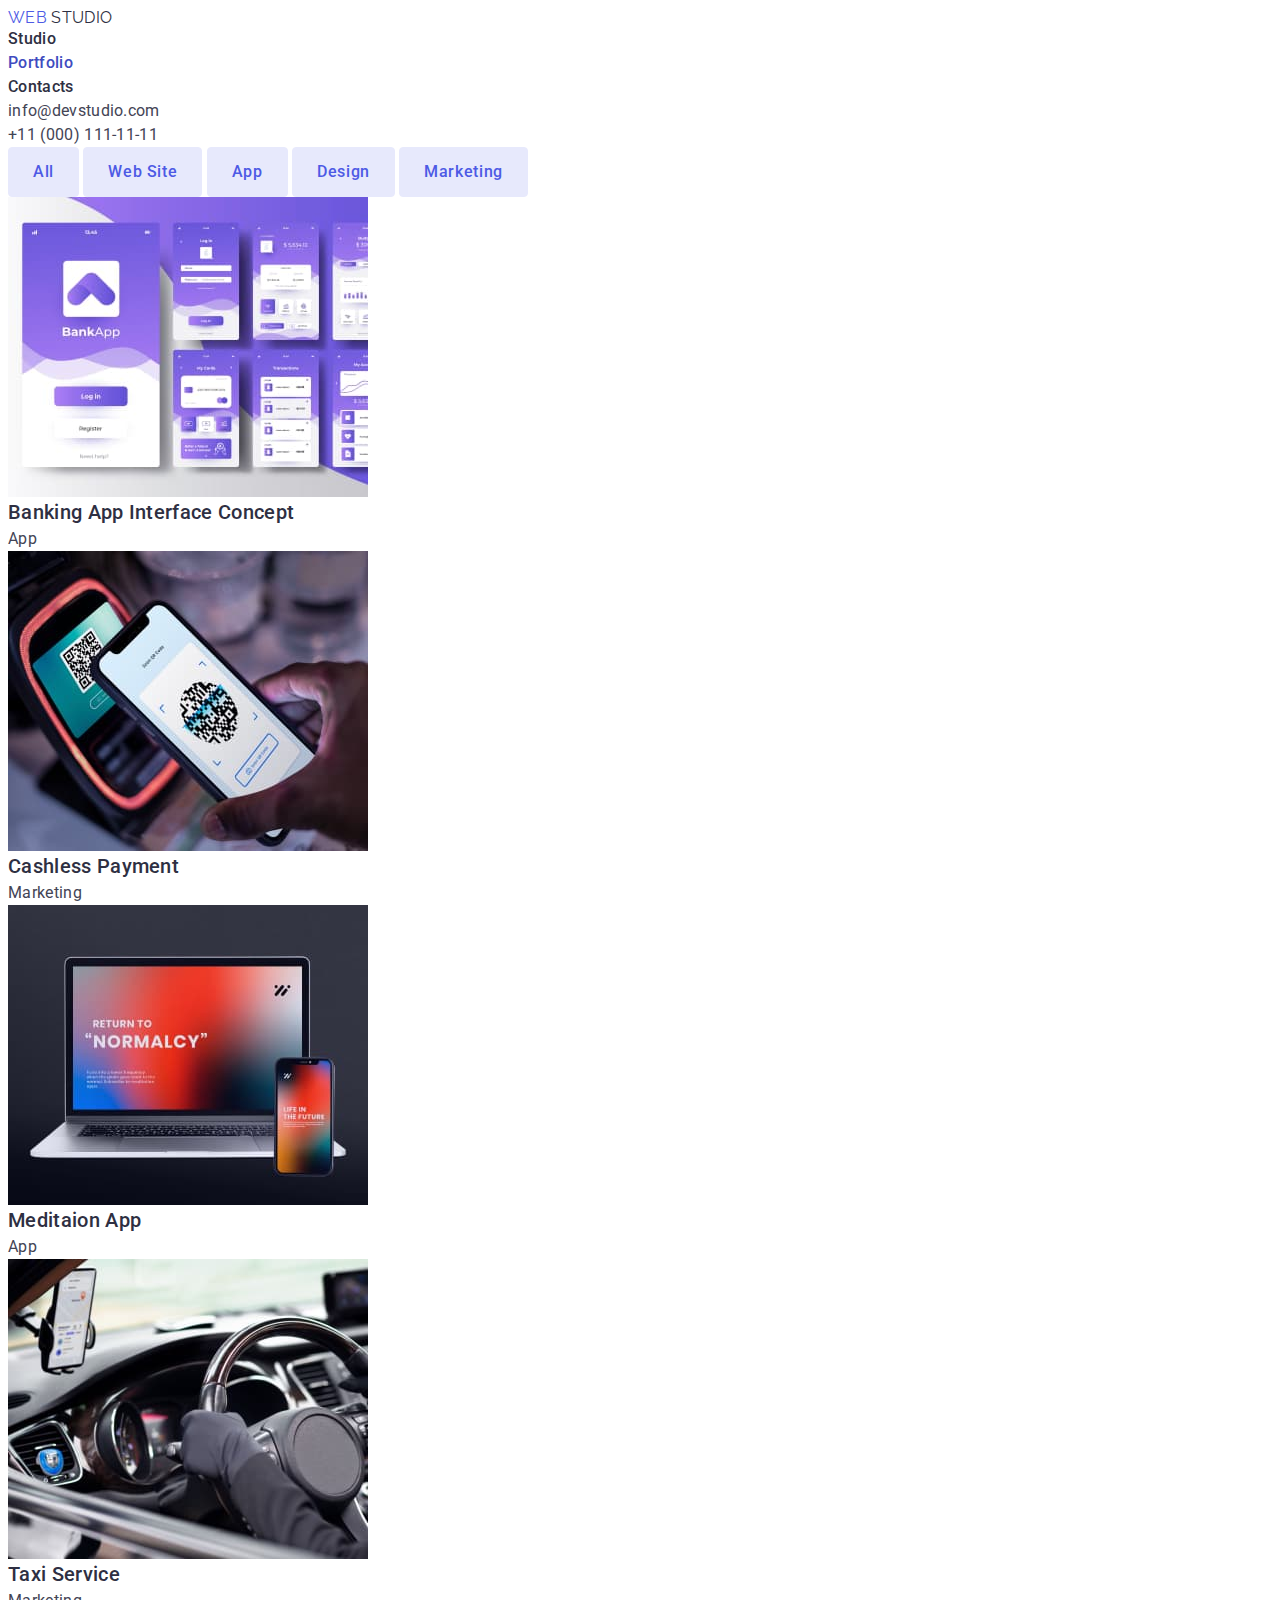
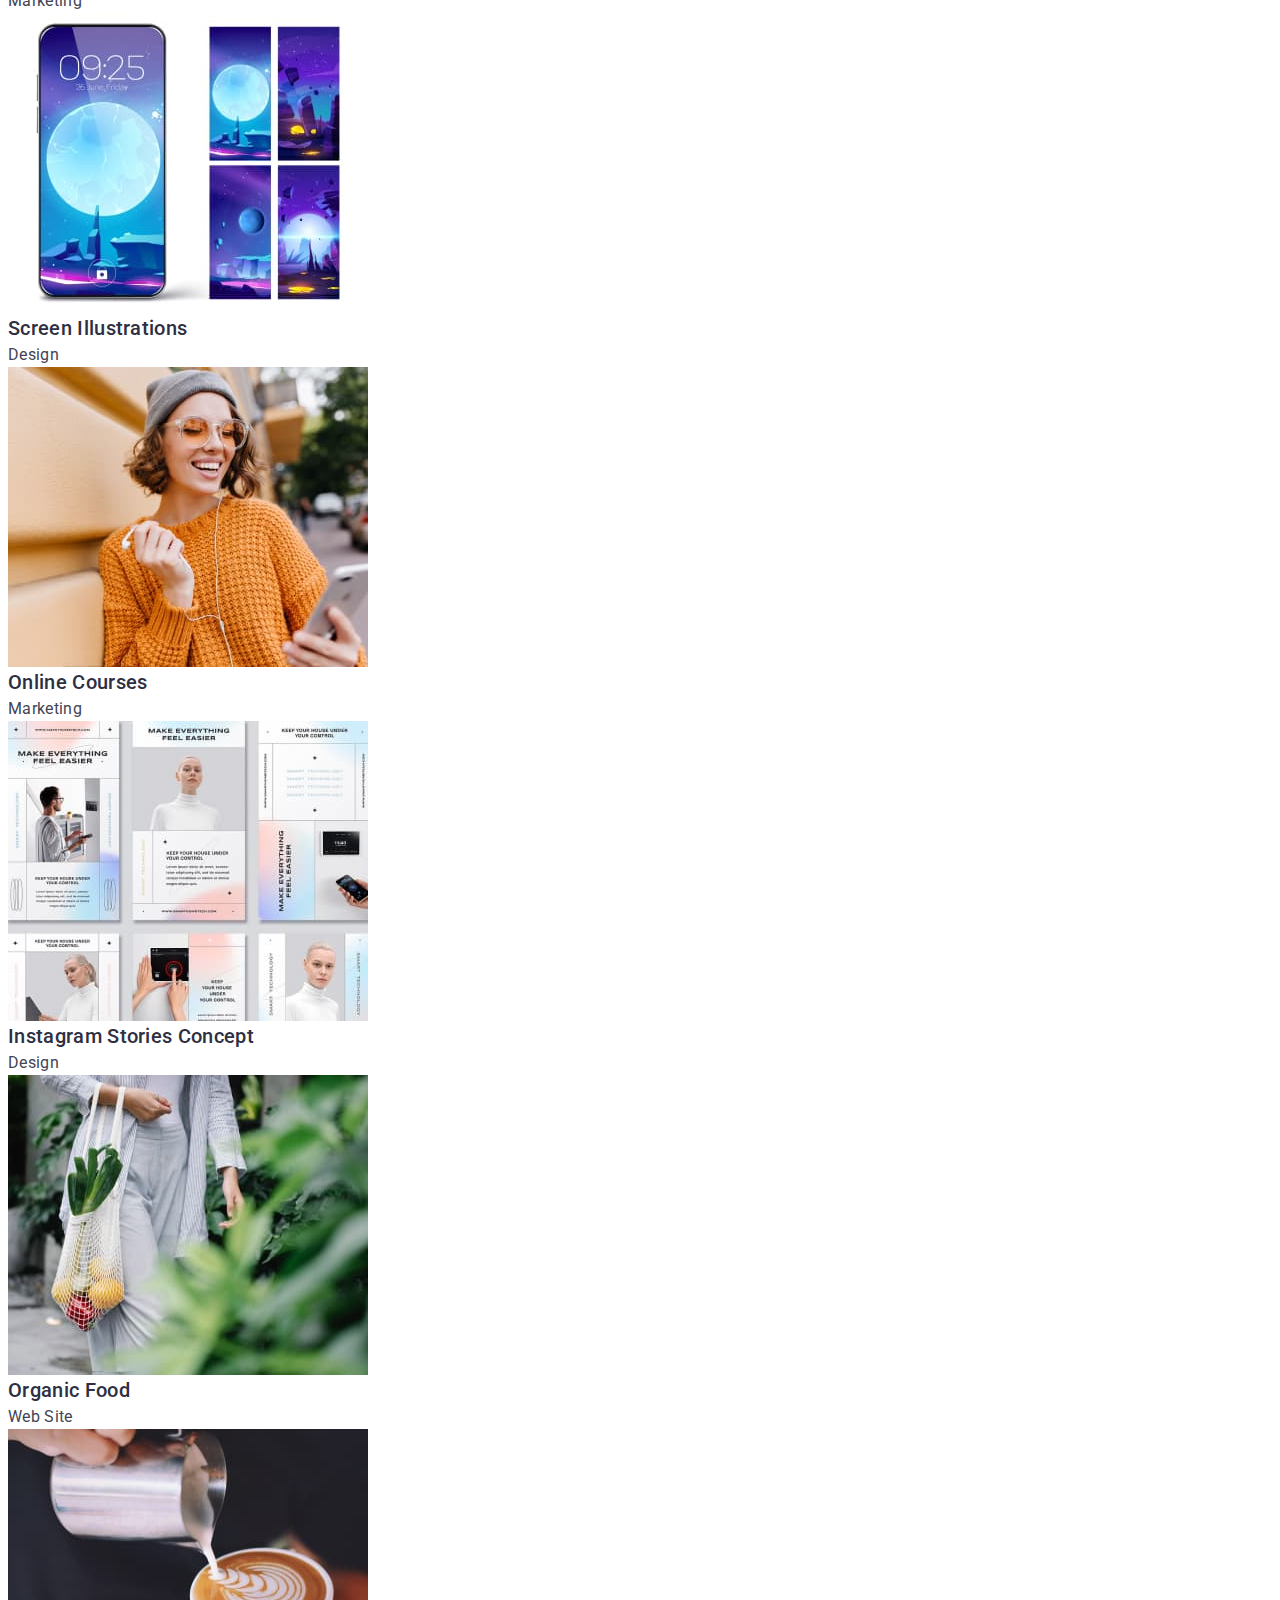
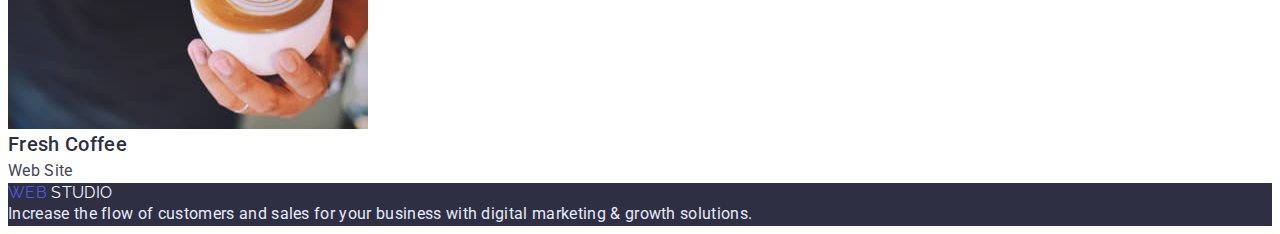
==== portfolio.html @ c7121f98 "Initial commit" ====
<!DOCTYPE html>
<html lang="en">
  <head>
    <meta charset="UTF-8" />
    <meta http-equiv="X-UA-Compatible" content="IE=edge" />
    <meta name="viewport" content="width=device-width, initial-scale=1.0" />
    <title>Portfolio</title>
    <link rel="preconnect" href="https://fonts.googleapis.com" />
    <link rel="preconnect" href="https://fonts.gstatic.com" crossorigin />
    <link
      href="https://fonts.googleapis.com/css2?family=Raleway:wght@800&family=Roboto:wght@400;500;700;900&display=swap"
      rel="stylesheet"
    />
    <link rel="stylesheet" href="./css/style.css" />
  </head>
  <body>
    <!-- header block -->
    <header class="header">
      <a href="./index.html" class="logo link">
        <span class="header-web-logo">WEB</span>
        <span class="header-studio-logo">STUDIO</span>
      </a>
      <nav class="header-nav">
        <ul class="nav-list list">
          <li class="nav-item">
            <a class="nav-link link" href="./index.html">Studio</a>
          </li>
          <li class="nav-item">
            <a class="nav-link current link" href="./portfolio.html"
              >Portfolio</a
            >
          </li>
          <li class="nav-item">
            <a class="nav-link link" href="">Contacts</a>
          </li>
        </ul>
      </nav>
      <address class="header-address">
        <ul class="address-list list">
          <li class="address-item">
            <a href="mailto:info@devstudio.com" class="address-link link"
              >info@devstudio.com</a
            >
          </li>
          <li class="address-item">
            <a href="tel:+11(000)1111111" class="address-link link"
              >+11 (000) 111-11-11</a
            >
          </li>
        </ul>
      </address>
    </header>

    <main>
      <!-- btn filter portfolio block -->
      <section class="filter">
        <h2 class="filter-title visually-hidden">Filter buttons</h2>
        <button type="button" class="filter-btn btn">All</button>
        <button type="button" class="filter-btn btn">Web Site</button>
        <button type="button" class="filter-btn btn">App</button>
        <button type="button" class="filter-btn btn">Design</button>
        <button type="button" class="filter-btn btn">Marketing</button>
      </section>
      <!-- portfolio examples block -->
      <section class="portfolio">
        <h1 class="visually-hidden">Portfolio</h1>
        <ul class="potfolio-list list">
          <li class="portfolio-item">
            <a href="" class="portfolio-link link">
              <img
                src="./images/portfolio/img-1.jpg"
                alt="App Interface Concept"
                width="360"
                height="300"
              />
              <h3 class="portfolio-caption title">
                Banking App Interface Concept
              </h3>
              <p class="portfolio-text text">App</p>
            </a>
          </li>
          <li class="portfolio-item">
            <a href="" class="portfolio-link link">
              <img
                src="./images/portfolio/img-2.jpg"
                alt="Pay by phone"
                width="360"
                height="300"
              />
              <h3 class="portfolio-caption title">Cashless Payment</h3>
              <p class="portfolio-text text">Marketing</p>
            </a>
          </li>
          <li class="portfolio-item">
            <a href="" class="portfolio-link link">
              <img
                src="./images/portfolio/img-3.jpg"
                alt="Laptop with phone"
                width="360"
                height="300"
              />
              <h3 class="portfolio-caption title">Meditaion App</h3>
              <p class="portfolio-text text">App</p>
            </a>
          </li>
          <li class="portfolio-item">
            <a href="" class="portfolio-link link"
              ><img
                src="./images/portfolio/img-4.jpg"
                alt="Car"
                width="360"
                height="300"
              />
              <h3 class="portfolio-caption title">Taxi Service</h3>
              <p class="portfolio-text text">Marketing</p></a
            >
          </li>
          <li class="portfolio-item">
            <a href="" class="portfolio-link link">
              <img
                src="./images/portfolio/img-5.jpg"
                alt="Phone screen"
                width="360"
                height="300"
              />
              <h3 class="portfolio-caption title">Screen Illustrations</h3>
              <p class="portfolio-text text">Design</p>
            </a>
          </li>
          <li class="portfolio-item">
            <a href="" class="portfolio-link link"
              ><img
                src="./images/portfolio/img-6.jpg"
                alt="Smiling girl with phone"
                width="360"
                height="300"
              />
              <h3 class="portfolio-caption title">Online Courses</h3>
              <p class="portfolio-text text">Marketing</p></a
            >
          </li>
          <li class="portfolio-item">
            <a href="" class="portfolio-link link"
              ><img
                src="./images/portfolio/img-7.jpg"
                alt="Examples of instagram stories"
                width="360"
                height="300"
              />
              <h3 class="portfolio-caption title">Instagram Stories Concept</h3>
              <p class="portfolio-text text">Design</p></a
            >
          </li>
          <li class="portfolio-item">
            <a href="" class="portfolio-link link"
              ><img
                src="./images/portfolio/img-8.jpg"
                alt="Girl with organic food in the bag"
                width="360"
                height="300"
              />
              <h3 class="portfolio-caption title">Organic Food</h3>
              <p class="portfolio-text text">Web Site</p></a
            >
          </li>
          <li class="portfolio-item">
            <a href="" class="portfolio-link link"
              ><img
                src="./images/portfolio/img-9.jpg"
                alt="A cup of coffee"
                width="360"
                height="300"
              />
              <h3 class="portfolio-caption title">Fresh Coffee</h3>
              <p class="portfolio-text text">Web Site</p></a
            >
          </li>
        </ul>
      </section>
    </main>

    <!-- footer block -->
    <footer class="footer">
      <a href="./index.html" class="logo link"
        ><span class="footer-web-logo">WEB</span>
        <span class="footer-studio-logo">STUDIO</span></a
      >
      <p class="footer-text text">
        Increase the flow of customers and sales for your business with digital
        marketing & growth solutions.
      </p>
    </footer>
  </body>
</html>
---- css/style.css ----
:root {
  --iris: #4d5ae5;
  --ocean: #404bbf;
  --navy-blue: #2e2f42;
  --green: #31d0aa;
  --cornflower: #e7e9fc;
  --navy-blue-modal: #f4f4fd;
  --grey: #2e2f42;
  --white: #ffffff;
  --slate: #434455;
  --light-slate: #8e8f99;
  --cloud: #f4f4fd;
}

body {
  background-color: var(--white);
  color: var(--slate);
  font-family: Roboto, sans-serif;
  letter-spacing: 0.02em;
}
/* reset */
h1,
h2,
h3,
h4,
h5,
h6,
p {
  margin: 0;
}

.list {
  list-style: none;
  padding-left: 0;
  margin: 0;
}

.link {
  text-decoration: none;
  color: inherit;
}

img {
  display: block;
  max-width: 100%;
  height: auto;
}
/* common block */
.visually-hidden {
  position: absolute;
  width: 1px;
  height: 1px;
  margin: -1px;
  border: 0;
  padding: 0;

  white-space: nowrap;
  clip-path: inset(100%);
  clip: rect(0 0 0 0);
  overflow: hidden;
}
.title {
  color: var(--navy-blue);
  font-weight: 500;
  font-size: 20px;
  line-height: 1.5;
}
.text {
font-weight: 400;
font-size: 16px;
line-height: 1.5;
}
/* logo block (for all pages) */
.logo {
  font-family: Raleway, cursive;
}
/* btn (for all pages) */
.btn {
  font-family: inherit;
  font-weight: 500;
  font-size: 16px;
  line-height: 1.5;
  align-items: center;
  letter-spacing: 0.04em;
}

/* HEADER BLOCK (for all pages)*/
.header-web-logo {
  color: var(--iris);
}
.header-studio-logo {
  color: var(--navy-blue);
}
/* studio-portfolio-contacts */
.nav-link {
  color: var(--navy-blue);
  font-weight: 500;
  font-size: 16px;
  line-height: 1.5;
}
.current {
  color: var(--ocean);
}
/* mail-tel */
.address-link {
  font-weight: 400;
  font-style: normal;
  font-size: 16px;
  line-height: 1.5;
}
.address-link:hover,
.address-link:focus {
  color: var(--ocean);
}

/* footer block (for all pages)*/
.footer {
  color: var(--cornflower);
  background-color: var(--navy-blue);
}
.footer-web-logo {
  color: var(--iris);
}
.footer-studio-logo {
  color: var(--cloud);
}


/* index.html/hero section */
.hero {
  background-color: var(--navy-blue);
}
.hero-title {
  color: var(--white);
  font-weight: 700;
  font-size: 56px;
  line-height: 1;
  text-align: center;
}
.hero-btn {
  cursor: pointer;
  color: var(--white);
  background-color: var(--iris);
  box-shadow: 0px 4px 4px rgba(0, 0, 0, 0.15);
  border: none;
  border-radius: 4px;
  padding: 16px 32px;
  /* letter-spacing: 0.04em; */
}
.hero-btn:hover,
.hero-btn:focus {
  background-color: var(--ocean);
}
/* index.html/feature section */

/* index.html/examples section */
/* index.html/team section */
.team {
  background-color: var(--cloud);
}

/* porfolio.html/btn-filter portfolio block */
.filter-btn {
  cursor: pointer;
  color: var(--iris);
  background-color: var(--cornflower);
  border: 1px solid #e7e9fc;
  border-radius: 4px;
  padding: 12px 24px;
  /* letter-spacing: 0.04em; */
}
.filter-btn:hover,
.filter-btn:focus {
  color: var(--white);
  background-color: var(--ocean);
}
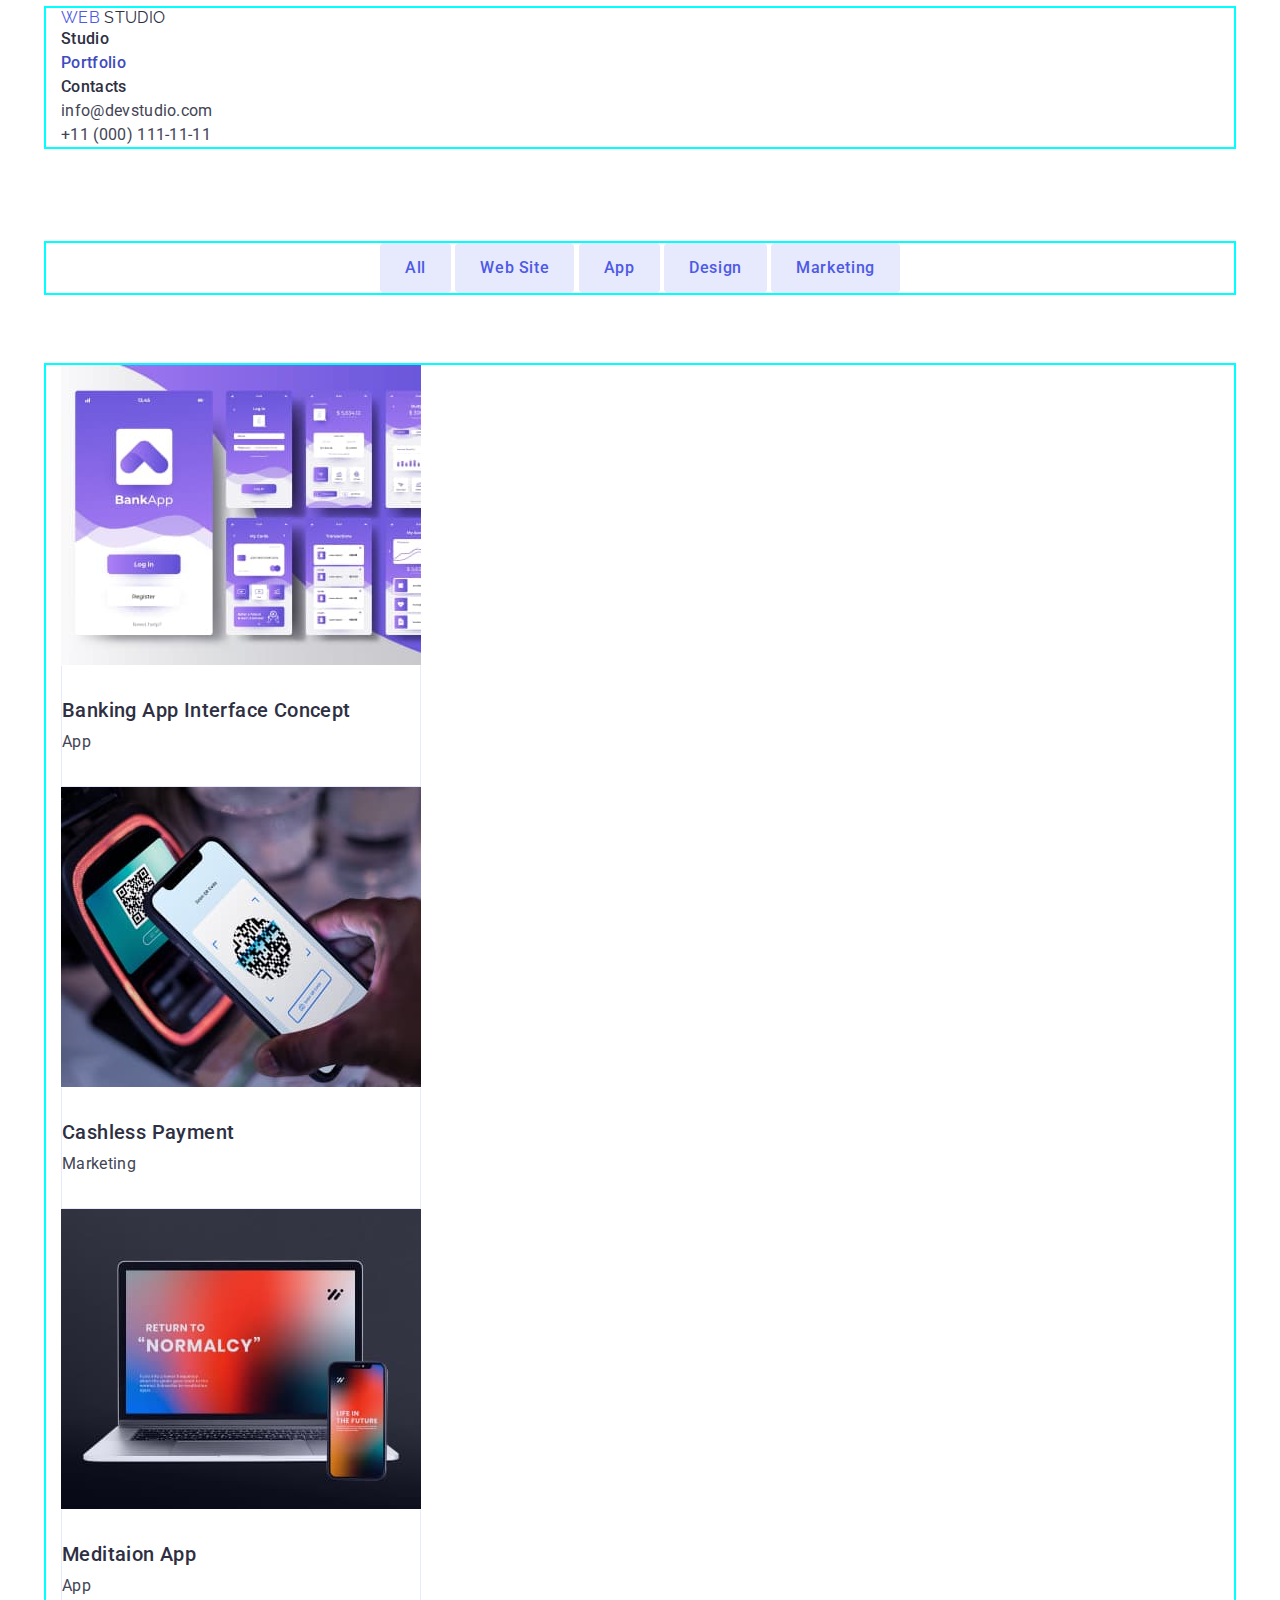
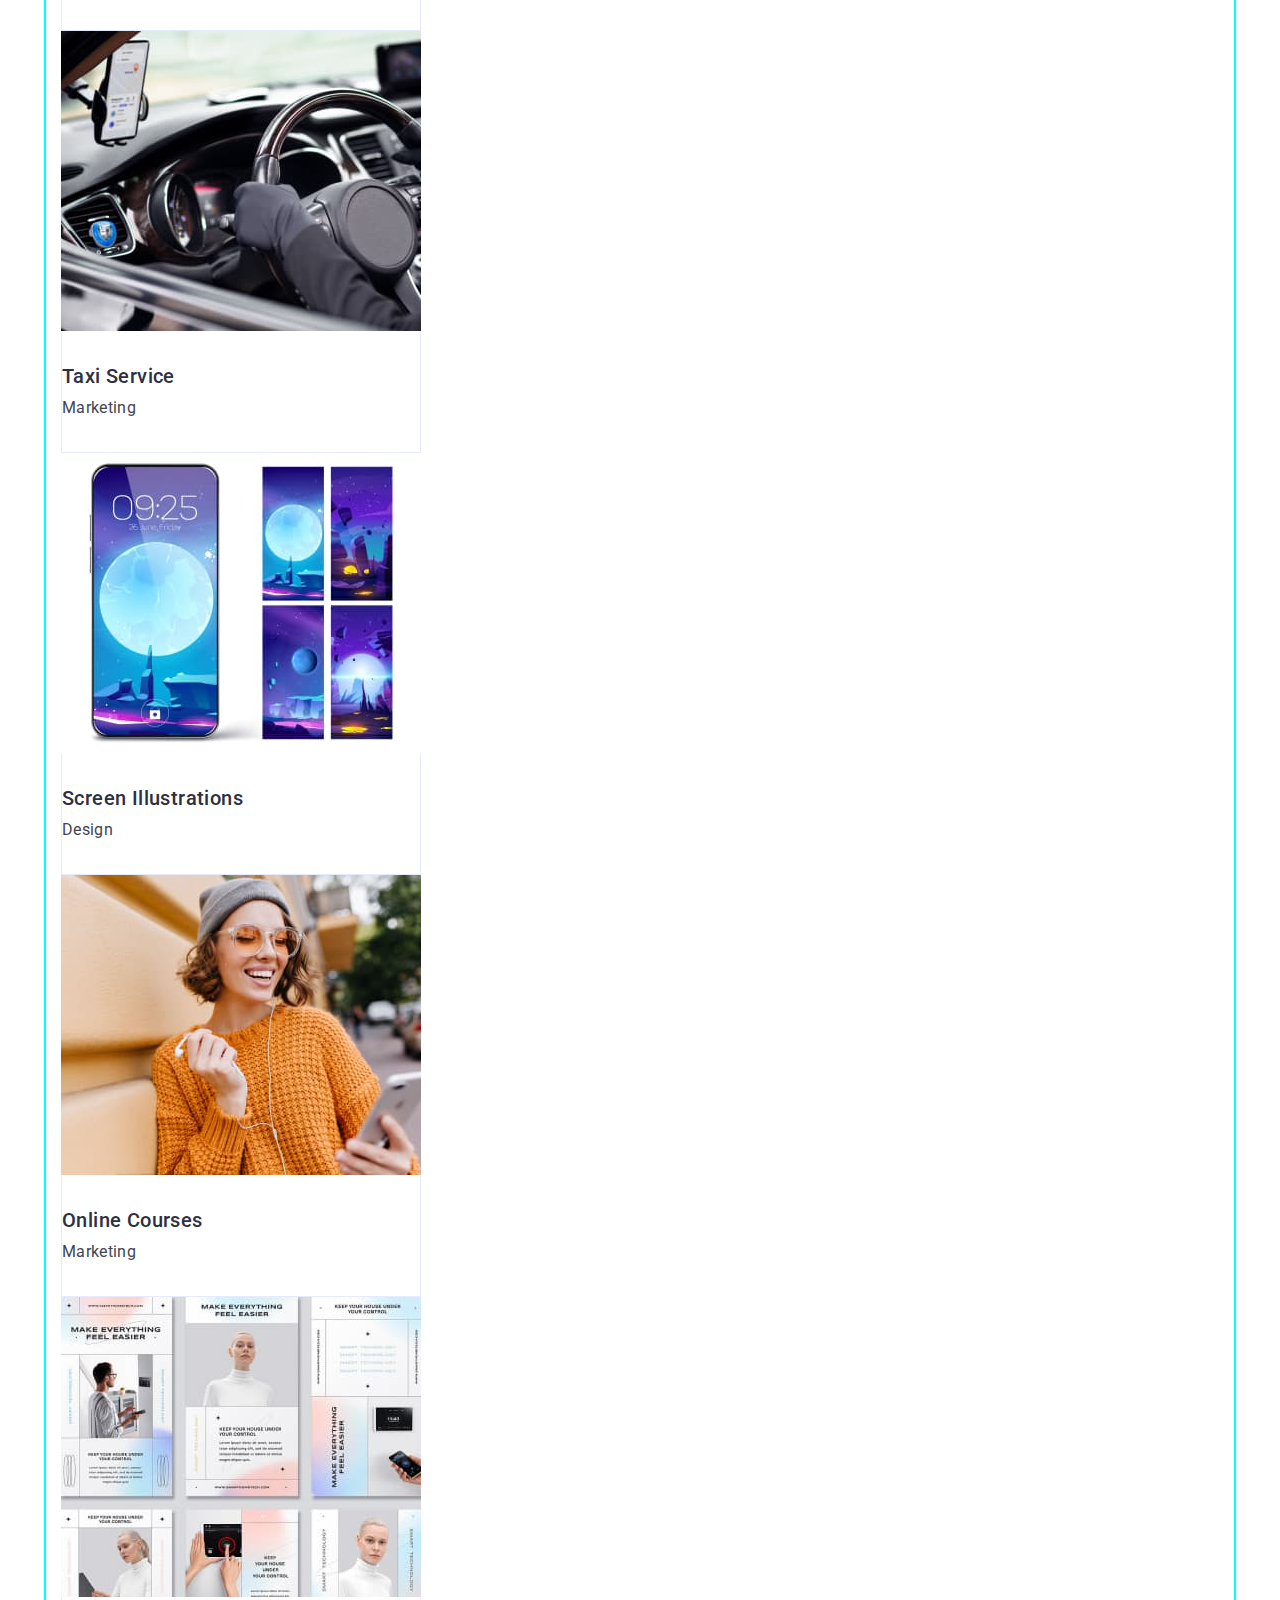
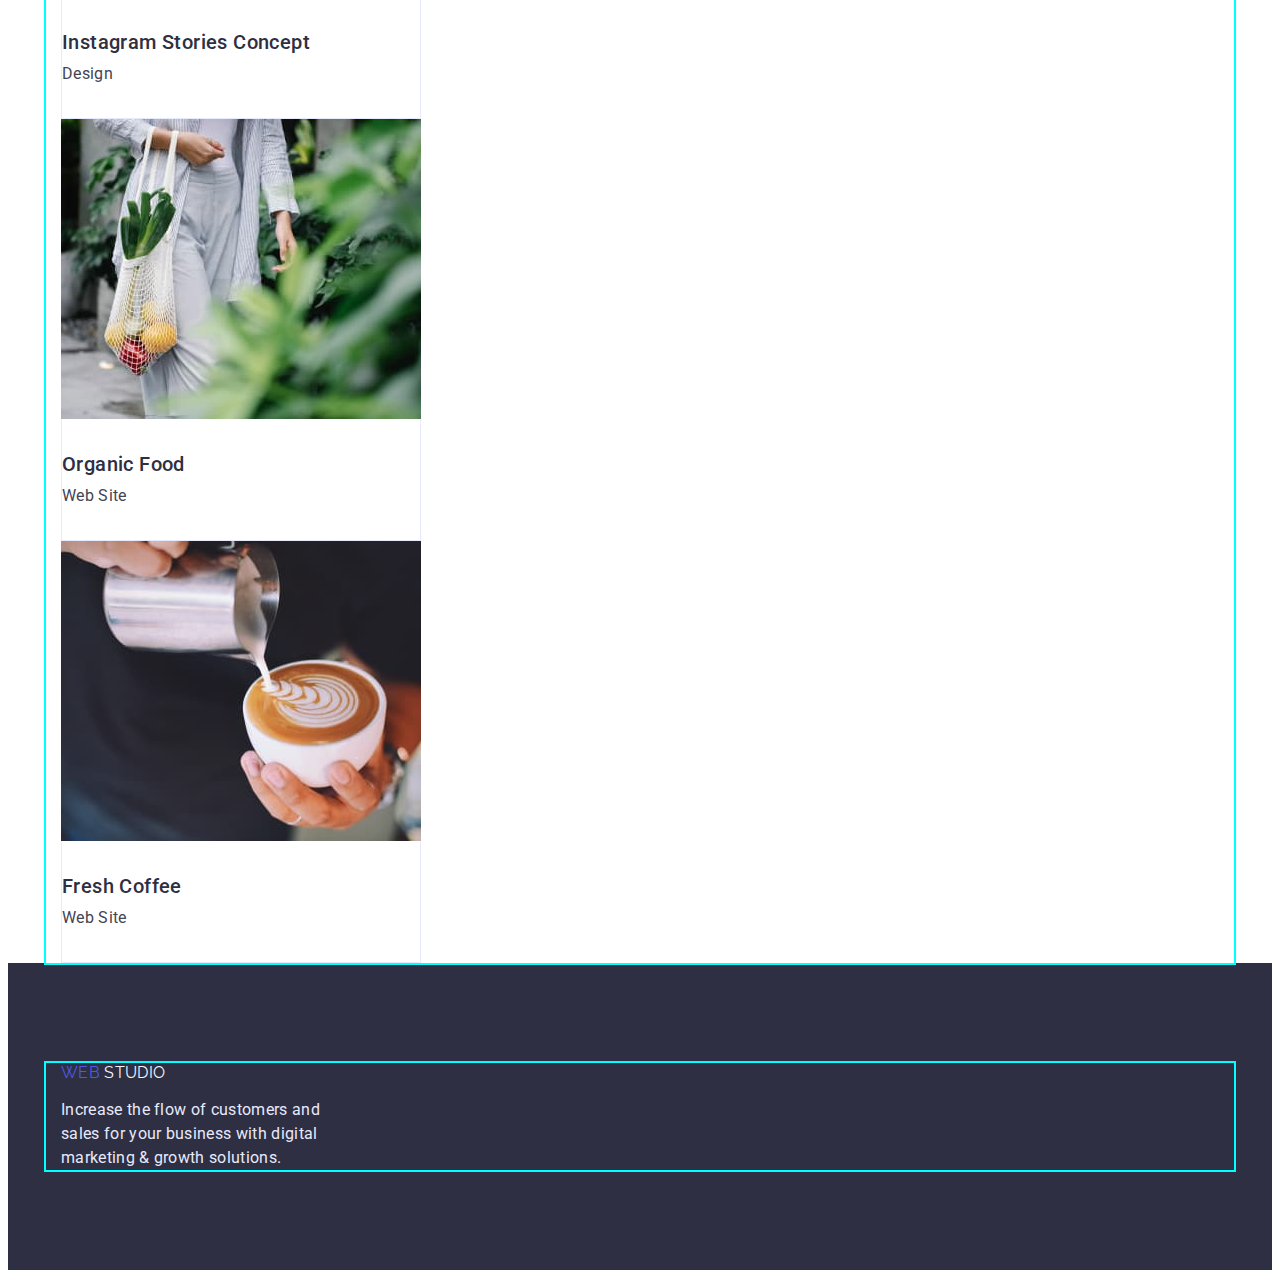
==== commit 41d57ebb: "add modern norm and all margins and padding" ====
--- a/portfolio.html
+++ b/portfolio.html
@@ -11,11 +11,19 @@
       href="https://fonts.googleapis.com/css2?family=Raleway:wght@800&family=Roboto:wght@400;500;700;900&display=swap"
       rel="stylesheet"
     />
+    <link
+      rel="stylesheet"
+      href="https://cdnjs.cloudflare.com/ajax/libs/modern-normalize/1.1.0/modern-normalize.min.css"
+      integrity="sha512-wpPYUAdjBVSE4KJnH1VR1HeZfpl1ub8YT/NKx4PuQ5NmX2tKuGu6U/JRp5y+Y8XG2tV+wKQpNHVUX03MfMFn9Q=="
+      crossorigin="anonymous"
+      referrerpolicy="no-referrer"
+    />
     <link rel="stylesheet" href="./css/style.css" />
   </head>
   <body>
     <!-- header block -->
     <header class="header">
+      <div class="container">
       <a href="./index.html" class="logo link">
         <span class="header-web-logo">WEB</span>
         <span class="header-studio-logo">STUDIO</span>
@@ -49,20 +57,24 @@
           </li>
         </ul>
       </address>
+      </div>
     </header>
 
     <main>
       <!-- btn filter portfolio block -->
       <section class="filter">
+        <div class="container">
         <h2 class="filter-title visually-hidden">Filter buttons</h2>
         <button type="button" class="filter-btn btn">All</button>
         <button type="button" class="filter-btn btn">Web Site</button>
         <button type="button" class="filter-btn btn">App</button>
         <button type="button" class="filter-btn btn">Design</button>
         <button type="button" class="filter-btn btn">Marketing</button>
+      </div>
       </section>
       <!-- portfolio examples block -->
       <section class="portfolio">
+        <div class="container">
         <h1 class="visually-hidden">Portfolio</h1>
         <ul class="potfolio-list list">
           <li class="portfolio-item">
@@ -73,10 +85,12 @@
                 width="360"
                 height="300"
               />
+              <div class="portfolio-wrapper">
               <h3 class="portfolio-caption title">
                 Banking App Interface Concept
               </h3>
               <p class="portfolio-text text">App</p>
+              </div>
             </a>
           </li>
           <li class="portfolio-item">
@@ -87,9 +101,11 @@
                 width="360"
                 height="300"
               />
+              <div class="portfolio-wrapper">
               <h3 class="portfolio-caption title">Cashless Payment</h3>
               <p class="portfolio-text text">Marketing</p>
             </a>
+            </div>
           </li>
           <li class="portfolio-item">
             <a href="" class="portfolio-link link">
@@ -99,9 +115,11 @@
                 width="360"
                 height="300"
               />
+              <div class="portfolio-wrapper">
               <h3 class="portfolio-caption title">Meditaion App</h3>
               <p class="portfolio-text text">App</p>
             </a>
+            </div>
           </li>
           <li class="portfolio-item">
             <a href="" class="portfolio-link link"
@@ -111,9 +129,11 @@
                 width="360"
                 height="300"
               />
+              <div class="portfolio-wrapper">
               <h3 class="portfolio-caption title">Taxi Service</h3>
               <p class="portfolio-text text">Marketing</p></a
             >
+            </div>
           </li>
           <li class="portfolio-item">
             <a href="" class="portfolio-link link">
@@ -123,9 +143,11 @@
                 width="360"
                 height="300"
               />
+              <div class="portfolio-wrapper">
               <h3 class="portfolio-caption title">Screen Illustrations</h3>
               <p class="portfolio-text text">Design</p>
             </a>
+            </div>
           </li>
           <li class="portfolio-item">
             <a href="" class="portfolio-link link"
@@ -135,9 +157,11 @@
                 width="360"
                 height="300"
               />
+              <div class="portfolio-wrapper">
               <h3 class="portfolio-caption title">Online Courses</h3>
               <p class="portfolio-text text">Marketing</p></a
             >
+            </div>
           </li>
           <li class="portfolio-item">
             <a href="" class="portfolio-link link"
@@ -147,9 +171,11 @@
                 width="360"
                 height="300"
               />
+              <div class="portfolio-wrapper">
               <h3 class="portfolio-caption title">Instagram Stories Concept</h3>
               <p class="portfolio-text text">Design</p></a
             >
+            </div>
           </li>
           <li class="portfolio-item">
             <a href="" class="portfolio-link link"
@@ -159,9 +185,11 @@
                 width="360"
                 height="300"
               />
+              <div class="portfolio-wrapper">
               <h3 class="portfolio-caption title">Organic Food</h3>
               <p class="portfolio-text text">Web Site</p></a
             >
+            </div>
           </li>
           <li class="portfolio-item">
             <a href="" class="portfolio-link link"
@@ -171,16 +199,20 @@
                 width="360"
                 height="300"
               />
+              <div class="portfolio-wrapper">
               <h3 class="portfolio-caption title">Fresh Coffee</h3>
               <p class="portfolio-text text">Web Site</p></a
             >
+            </div>
           </li>
         </ul>
+        </div>
       </section>
     </main>
 
     <!-- footer block -->
     <footer class="footer">
+      <div class="container">
       <a href="./index.html" class="logo link"
         ><span class="footer-web-logo">WEB</span>
         <span class="footer-studio-logo">STUDIO</span></a
@@ -189,6 +221,7 @@
         Increase the flow of customers and sales for your business with digital
         marketing & growth solutions.
       </p>
+      </div>
     </footer>
   </body>
 </html>
--- a/css/style.css
+++ b/css/style.css
@@ -31,7 +31,7 @@
 
 .list {
   list-style: none;
-  padding-left: 0;
+  padding: 0;
   margin: 0;
 }
 
@@ -45,7 +45,7 @@
   max-width: 100%;
   height: auto;
 }
-/* common block */
+/* common block ----------------- */
 .visually-hidden {
   position: absolute;
   width: 1px;
@@ -59,16 +59,28 @@
   clip: rect(0 0 0 0);
   overflow: hidden;
 }
+/* Title */
 .title {
   color: var(--navy-blue);
   font-weight: 500;
   font-size: 20px;
-  line-height: 1.5;
-}
+  line-height: 1.2;
+  letter-spacing: 0.02em;
+}
+/* title examples title and team title index.html */
+.examples-title,
+.team-title {
+  font-weight: 700;
+  font-size: 36px;
+  line-height: 1.1;
+  text-align: center;
+  letter-spacing: 0.02em;
+}
+
 .text {
-font-weight: 400;
-font-size: 16px;
-line-height: 1.5;
+  font-weight: 400;
+  font-size: 16px;
+  line-height: 1.5;
 }
 /* logo block (for all pages) */
 .logo {
@@ -76,12 +88,22 @@
 }
 /* btn (for all pages) */
 .btn {
+  cursor: pointer;
   font-family: inherit;
   font-weight: 500;
   font-size: 16px;
   line-height: 1.5;
   align-items: center;
   letter-spacing: 0.04em;
+  border: 1px solid transparent;
+}
+.container {
+  width: 1158px;
+  padding-left: 15px;
+  padding-right: 15px;
+  margin-left: auto;
+  margin-right: auto;
+  outline: 2px solid aqua;
 }
 
 /* HEADER BLOCK (for all pages)*/
@@ -113,64 +135,134 @@
   color: var(--ocean);
 }
 
-/* footer block (for all pages)*/
+/* FOOTER BLOCK (for all pages)*/
 .footer {
   color: var(--cornflower);
   background-color: var(--navy-blue);
-}
+  padding-top: 100px;
+  padding-bottom: 100px;
+}
+
 .footer-web-logo {
   color: var(--iris);
 }
 .footer-studio-logo {
   color: var(--cloud);
 }
-
-
-/* index.html/hero section */
+.footer-text {
+  margin-top: 16px;
+  width: 264px;
+}
+
+/* index.html/HERO section */
 .hero {
   background-color: var(--navy-blue);
+  text-align: center;
+  padding-top: 188px;
+  padding-bottom: 188px;
 }
 .hero-title {
   color: var(--white);
   font-weight: 700;
   font-size: 56px;
   line-height: 1;
-  text-align: center;
+  letter-spacing: 0.02em;
+  width: 496px;
+  text-align: center;
+  margin: 0 auto;
 }
 .hero-btn {
-  cursor: pointer;
+  min-width: 169px;
   color: var(--white);
   background-color: var(--iris);
   box-shadow: 0px 4px 4px rgba(0, 0, 0, 0.15);
-  border: none;
   border-radius: 4px;
   padding: 16px 32px;
-  /* letter-spacing: 0.04em; */
+  margin-top: 48px;
 }
 .hero-btn:hover,
 .hero-btn:focus {
   background-color: var(--ocean);
 }
 /* index.html/feature section */
-
+.feature {
+  padding-top: 120px;
+}
+.feature-caption {
+  font-weight: 500;
+  font-size: 20px;
+  line-height: 1.2;
+  letter-spacing: 0.02em;
+  margin-bottom: 8px;
+}
 /* index.html/examples section */
+.examples {
+  padding-top: 120px;
+}
 /* index.html/team section */
+.team-title {
+  margin-bottom: 72px;
+}
+.team-item {
+  width: 264px;
+}
+.team-wrapper {
+  padding-top: 32px;
+  padding-bottom: 32px;
+  text-align: center;
+  background-color: var(--white);
+  box-shadow: 0px 1px 6px rgba(46, 47, 66, 0.08),
+    0px 1px 1px rgba(46, 47, 66, 0.16), 0px 2px 1px rgba(46, 47, 66, 0.08);
+  border-radius: 0px 0px 4px 4px;
+}
 .team {
   background-color: var(--cloud);
-}
+  padding-top: 120px;
+  padding-bottom: 120px;
+}
+
+.team-caption {
+  margin-bottom: 8px;
+}
+/* ------------------------------------------ */
 
 /* porfolio.html/btn-filter portfolio block */
+.filter {
+  text-align: center;
+  padding-top: 96px;
+}
+
 .filter-btn {
-  cursor: pointer;
   color: var(--iris);
   background-color: var(--cornflower);
   border: 1px solid #e7e9fc;
   border-radius: 4px;
   padding: 12px 24px;
-  /* letter-spacing: 0.04em; */
 }
 .filter-btn:hover,
 .filter-btn:focus {
   color: var(--white);
   background-color: var(--ocean);
 }
+
+/* porfolio.html/portfolio exaples block  */
+.portfolio-item {
+  width: 360px;
+}
+.portfolio-wrapper {
+background: var(--white);
+border: 1px solid #E7E9FC;
+border-top: 1px solid transparent;
+
+}
+.portfolio {
+  padding-top: 72px;
+}
+
+.portfolio-caption {
+  margin-top: 32px;
+}
+.portfolio-text {
+  margin-top: 8px;
+  padding-bottom: 32px;
+}
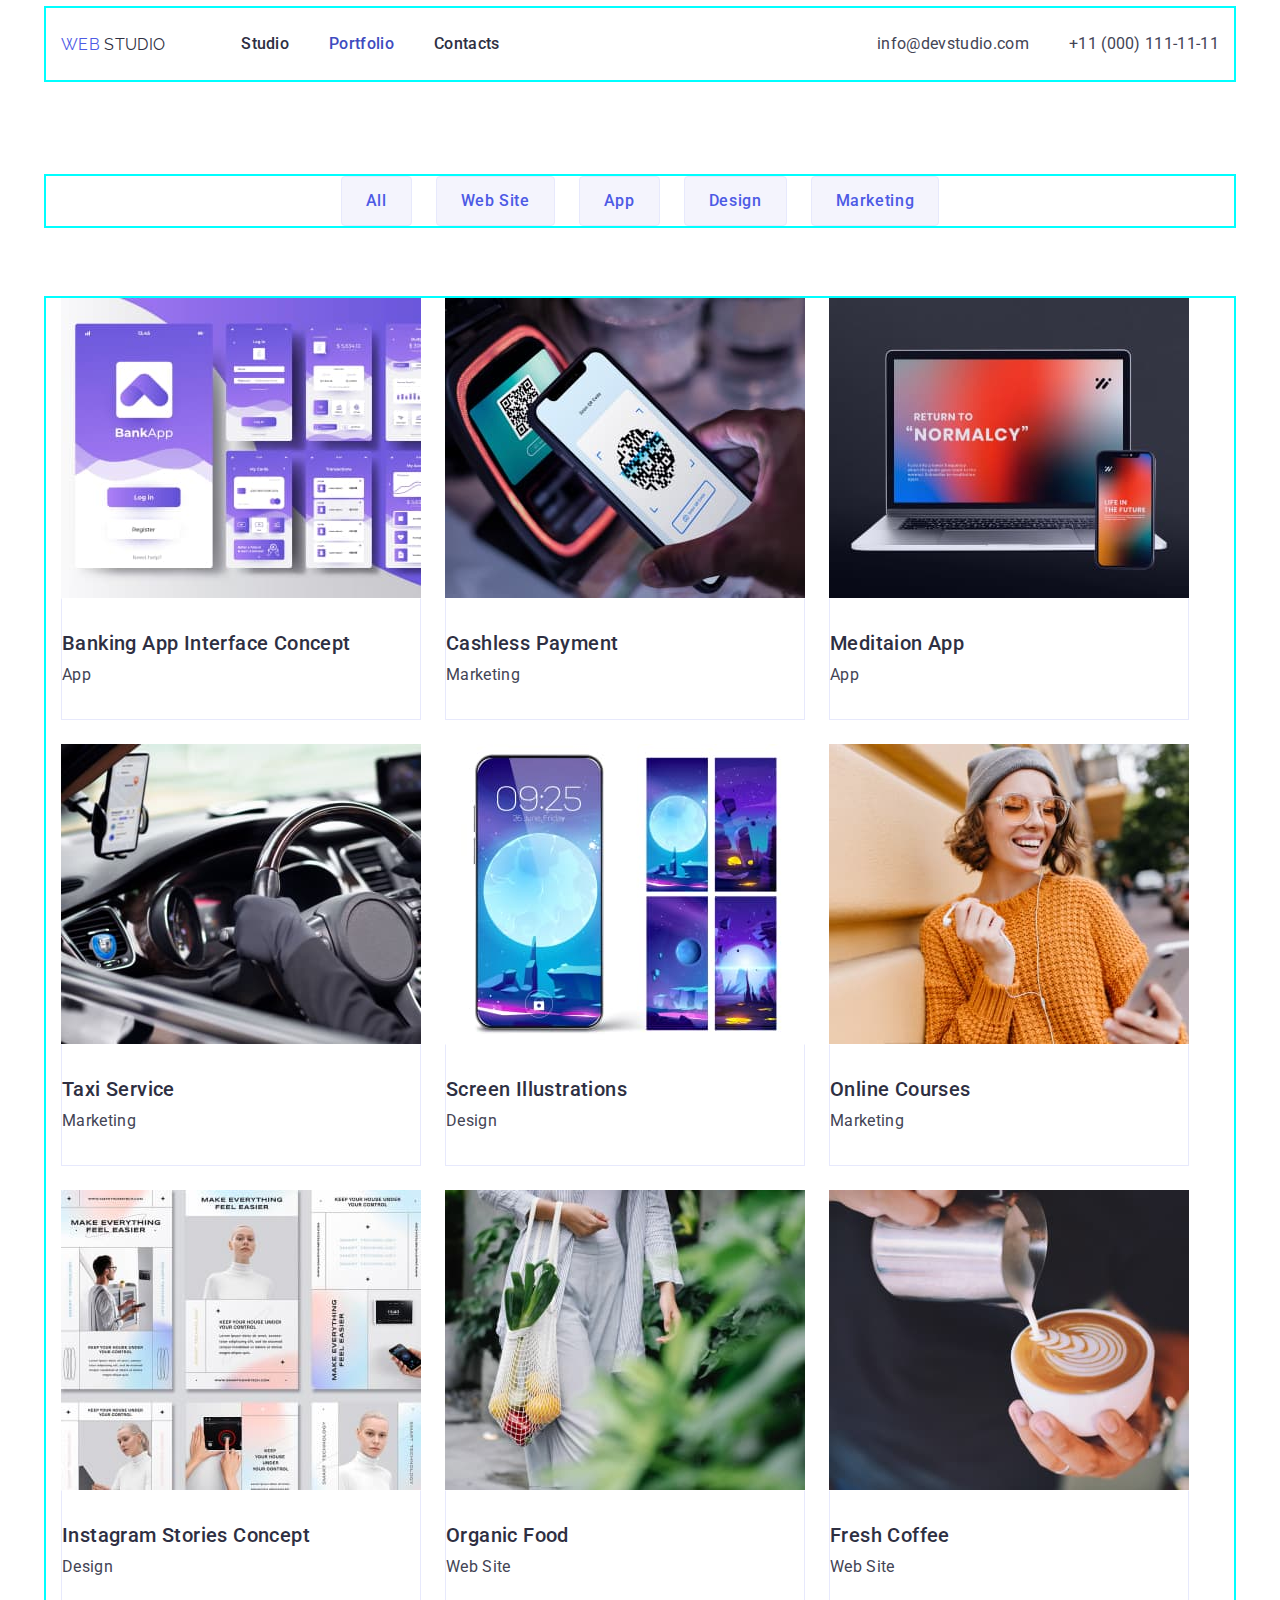
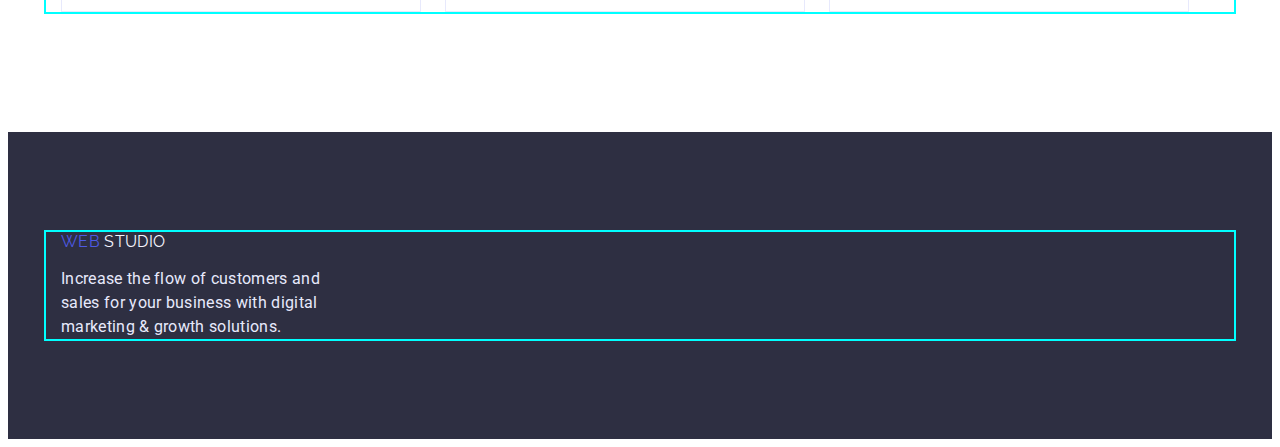
==== commit 688995a6: "ended hw 03" ====
--- a/portfolio.html
+++ b/portfolio.html
@@ -23,8 +23,8 @@
   <body>
     <!-- header block -->
     <header class="header">
-      <div class="container">
-      <a href="./index.html" class="logo link">
+      <div class="header-container container">
+      <a href="./index.html" class="logo-header link">
         <span class="header-web-logo">WEB</span>
         <span class="header-studio-logo">STUDIO</span>
       </a>
@@ -63,7 +63,7 @@
     <main>
       <!-- btn filter portfolio block -->
       <section class="filter">
-        <div class="container">
+        <div class="filter-container container">
         <h2 class="filter-title visually-hidden">Filter buttons</h2>
         <button type="button" class="filter-btn btn">All</button>
         <button type="button" class="filter-btn btn">Web Site</button>
@@ -213,7 +213,7 @@
     <!-- footer block -->
     <footer class="footer">
       <div class="container">
-      <a href="./index.html" class="logo link"
+      <a href="./index.html" class="logo-footer link"
         ><span class="footer-web-logo">WEB</span>
         <span class="footer-studio-logo">STUDIO</span></a
       >
--- a/css/style.css
+++ b/css/style.css
@@ -76,15 +76,18 @@
   text-align: center;
   letter-spacing: 0.02em;
 }
-
 .text {
   font-weight: 400;
   font-size: 16px;
   line-height: 1.5;
 }
 /* logo block (for all pages) */
-.logo {
+.logo-header,
+.logo-footer {
   font-family: Raleway, cursive;
+}
+.logo-header {
+  margin-right: 76px;
 }
 /* btn (for all pages) */
 .btn {
@@ -107,13 +110,36 @@
 }
 
 /* HEADER BLOCK (for all pages)*/
+/* .header {
+  padding-top: 24px;
+  padding-bottom: 24px;
+} */
+.header-container {
+  display: flex;
+  align-items: center;
+}
 .header-web-logo {
   color: var(--iris);
 }
 .header-studio-logo {
   color: var(--navy-blue);
 }
+.nav-list {
+  display: flex;
+  align-items: center;
+  gap: 40px;
+}
+.nav-link,
+.logo-header,
+.address-link {
+  display: block;
+  padding-top: 24px;
+  padding-bottom: 24px;
+}
 /* studio-portfolio-contacts */
+.header-nav {
+  margin-right: auto;
+}
 .nav-link {
   color: var(--navy-blue);
   font-weight: 500;
@@ -124,6 +150,11 @@
   color: var(--ocean);
 }
 /* mail-tel */
+.address-list {
+  display: flex;
+  align-items: center;
+  gap: 40px;
+}
 .address-link {
   font-weight: 400;
   font-style: normal;
@@ -185,8 +216,17 @@
   background-color: var(--ocean);
 }
 /* index.html/feature section */
+.feature-list {
+  display: flex;
+  align-items: flex-start;
+  flex-wrap: wrap;
+  gap: 24px;
+}
 .feature {
   padding-top: 120px;
+}
+.feature-item {
+  max-width: 264px;
 }
 .feature-caption {
   font-weight: 500;
@@ -197,14 +237,39 @@
 }
 /* index.html/examples section */
 .examples {
+  margin-top: 120px;
+}
+.examples-title {
+  margin-bottom: 72px;
+}
+.examples-list {
+  display: flex;
+  align-items: center;
+  gap: 24px;
+}
+/* index.html/team section */
+/* .team-title {
+  padding-bottom: 72px;
+} */
+.team-item {
+  width: 264px;
+}
+
+.team {
+  background-color: var(--cloud);
+  margin-top: 120px;
   padding-top: 120px;
-}
-/* index.html/team section */
+  padding-bottom: 120px;
+}
 .team-title {
   margin-bottom: 72px;
 }
-.team-item {
-  width: 264px;
+.team-list {
+  display: flex;
+  align-items: center;
+  flex-wrap: wrap;
+  /* justify-content: space-between; */
+  gap: 24px;
 }
 .team-wrapper {
   padding-top: 32px;
@@ -215,12 +280,6 @@
     0px 1px 1px rgba(46, 47, 66, 0.16), 0px 2px 1px rgba(46, 47, 66, 0.08);
   border-radius: 0px 0px 4px 4px;
 }
-.team {
-  background-color: var(--cloud);
-  padding-top: 120px;
-  padding-bottom: 120px;
-}
-
 .team-caption {
   margin-bottom: 8px;
 }
@@ -229,13 +288,20 @@
 /* porfolio.html/btn-filter portfolio block */
 .filter {
   text-align: center;
-  padding-top: 96px;
-}
-
+  margin-top: 96px;
+}
+.filter-container{
+  display: flex;
+  align-items: center;
+  justify-content: center;
+  gap: 24px
+;
+
+}
 .filter-btn {
   color: var(--iris);
-  background-color: var(--cornflower);
-  border: 1px solid #e7e9fc;
+  background-color: var(--cloud);
+  border: 1px solid var(--cornflower);
   border-radius: 4px;
   padding: 12px 24px;
 }
@@ -246,18 +312,25 @@
 }
 
 /* porfolio.html/portfolio exaples block  */
+.portfolio {
+  margin-top: 72px;
+  margin-bottom: 120px;
+}
+.potfolio-list {
+  display: flex;
+  align-items: center;
+  flex-wrap: wrap;
+  gap: 24px;
+}
 .portfolio-item {
   width: 360px;
 }
 .portfolio-wrapper {
-background: var(--white);
-border: 1px solid #E7E9FC;
-border-top: 1px solid transparent;
-
-}
-.portfolio {
-  padding-top: 72px;
-}
+  background: var(--white);
+  border: 1px solid #e7e9fc;
+  border-top: 1px solid transparent;
+}
+
 
 .portfolio-caption {
   margin-top: 32px;
